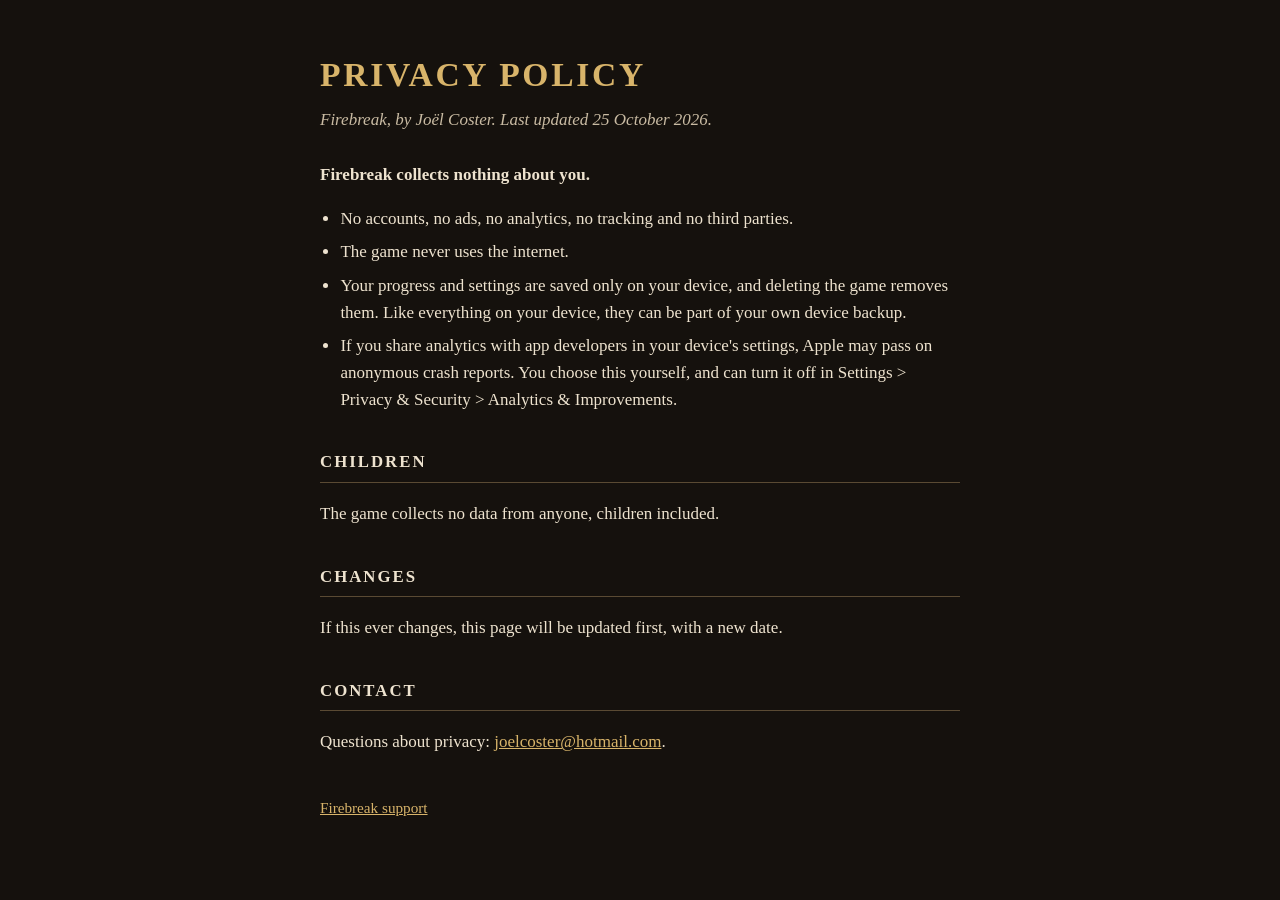
==== firebreak/privacy.html @ 7c2055fd "Firebreak support and privacy pages Co-Authored-By: Claude Opus 5.5 <noreply@anthropic.com>" ====
<!doctype html>
<html lang="en">
<head>
<meta charset="utf-8">
<meta name="viewport" content="width=device-width, initial-scale=1">
<title>Firebreak - Privacy policy</title>
<link rel="stylesheet" href="style.css">
</head>
<body>
<main>
<h1>Privacy policy</h1>
<p class="tag">Firebreak, by Joël Coster. Last updated 25 October 2026.</p>

<p><strong>Firebreak collects nothing about you.</strong></p>
<ul>
<li>No accounts, no ads, no analytics, no tracking and no third parties.</li>
<li>The game never uses the internet.</li>
<li>Your progress and settings are saved only on your device, and deleting the game removes them. Like everything on your device, they can be part of your own device backup.</li>
<li>If you share analytics with app developers in your device's settings, Apple may pass on anonymous crash reports. You choose this yourself, and can turn it off in Settings &gt; Privacy &amp; Security &gt; Analytics &amp; Improvements.</li>
</ul>

<h2>Children</h2>
<p>The game collects no data from anyone, children included.</p>

<h2>Changes</h2>
<p>If this ever changes, this page will be updated first, with a new date.</p>

<h2>Contact</h2>
<p>Questions about privacy: <a href="mailto:joelcoster@hotmail.com">joelcoster@hotmail.com</a>.</p>

<nav><a href="./">Firebreak support</a></nav>
</main>
</body>
</html>
---- firebreak/style.css ----
:root { --bg: #15110d; --panel: #1f1914; --text: #eee3cf; --soft: #c9bba3; --gilt: #d8b46a; --rule: #5a4a33; }
* { box-sizing: border-box; }
body { margin: 0; background: var(--bg); color: var(--text); font: 17px/1.6 Georgia, "Iowan Old Style", "Palatino Linotype", serif; }
main { max-width: 680px; margin: 0 auto; padding: 48px 20px 64px; }
h1 { font-size: 2.1rem; letter-spacing: 0.08em; text-transform: uppercase; color: var(--gilt); margin: 0 0 4px; }
.tag { color: var(--soft); margin: 0 0 28px; font-style: italic; }
h2 { font-size: 1.05rem; letter-spacing: 0.12em; text-transform: uppercase; color: var(--text); margin: 36px 0 8px; padding-bottom: 6px; border-bottom: 1px solid var(--rule); }
p, li { color: var(--text); }
ul { padding-left: 1.2em; }
li { margin: 6px 0; }
a { color: var(--gilt); }
.small { color: var(--soft); font-size: 0.9rem; }
nav { margin-top: 40px; font-size: 0.95rem; }
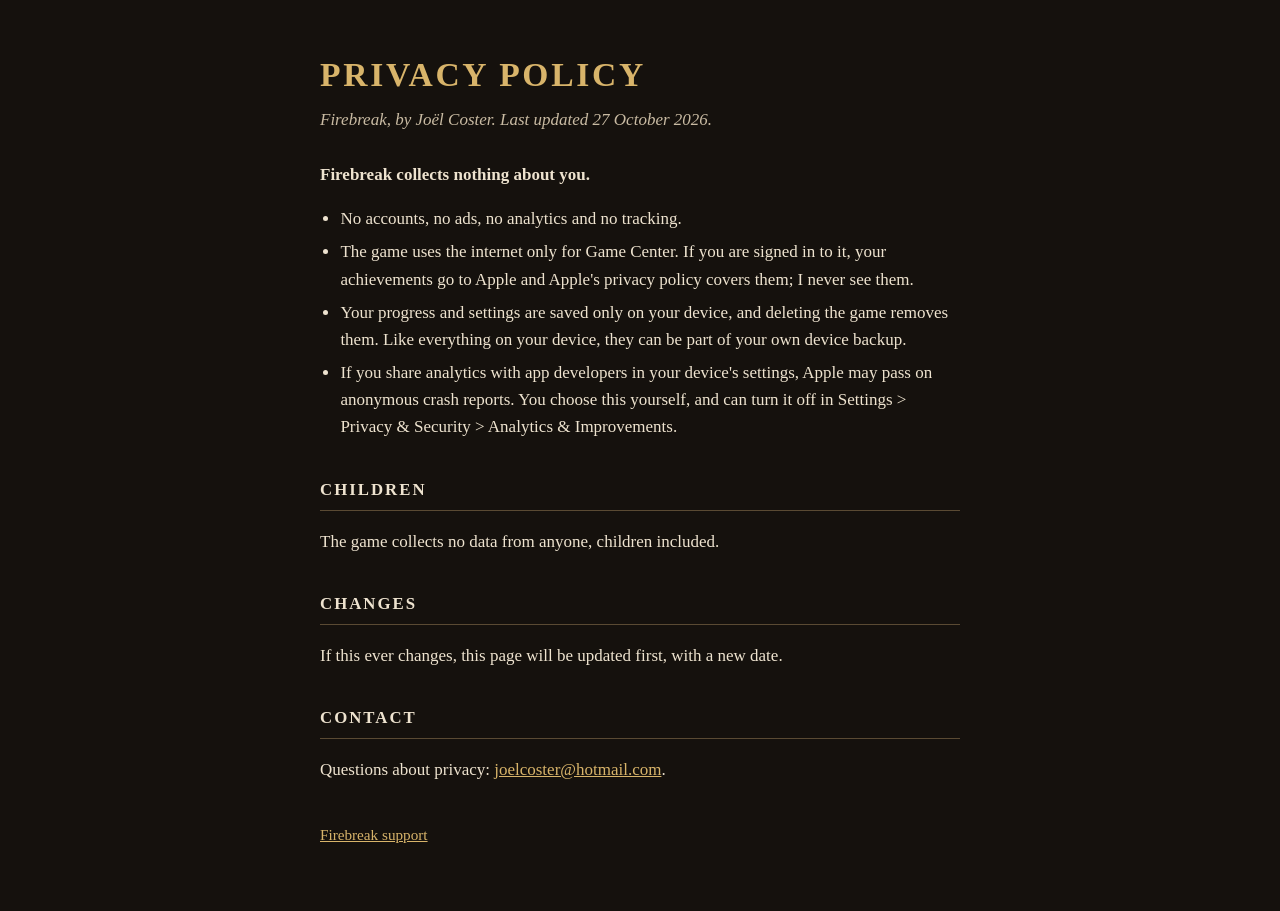
==== commit 01db5829: "Firebreak privacy: the game uses the internet only for Game Center Co-Authored-By: Claude Opus 5.5 <" ====
--- a/firebreak/privacy.html
+++ b/firebreak/privacy.html
@@ -9,12 +9,12 @@
 <body>
 <main>
 <h1>Privacy policy</h1>
-<p class="tag">Firebreak, by Joël Coster. Last updated 25 October 2026.</p>
+<p class="tag">Firebreak, by Joël Coster. Last updated 27 October 2026.</p>
 
 <p><strong>Firebreak collects nothing about you.</strong></p>
 <ul>
-<li>No accounts, no ads, no analytics, no tracking and no third parties.</li>
-<li>The game never uses the internet.</li>
+<li>No accounts, no ads, no analytics and no tracking.</li>
+<li>The game uses the internet only for Game Center. If you are signed in to it, your achievements go to Apple and Apple's privacy policy covers them; I never see them.</li>
 <li>Your progress and settings are saved only on your device, and deleting the game removes them. Like everything on your device, they can be part of your own device backup.</li>
 <li>If you share analytics with app developers in your device's settings, Apple may pass on anonymous crash reports. You choose this yourself, and can turn it off in Settings &gt; Privacy &amp; Security &gt; Analytics &amp; Improvements.</li>
 </ul>
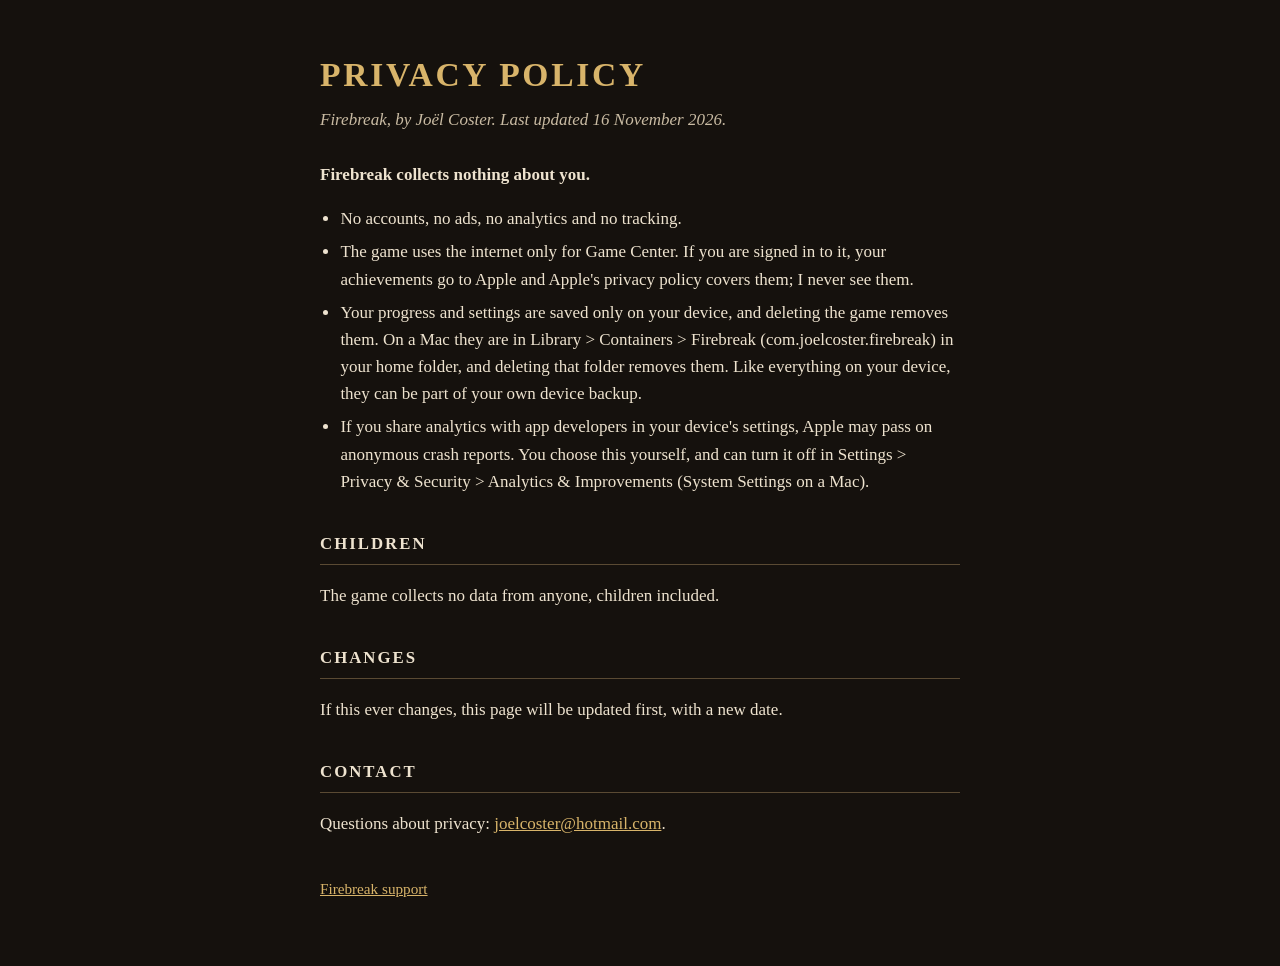
==== commit 9364ce23: "Firebreak privacy: where a Mac keeps your progress (Library > Containers > Firebreak), and System Se" ====
--- a/firebreak/privacy.html
+++ b/firebreak/privacy.html
@@ -9,14 +9,14 @@
 <body>
 <main>
 <h1>Privacy policy</h1>
-<p class="tag">Firebreak, by Joël Coster. Last updated 27 October 2026.</p>
+<p class="tag">Firebreak, by Joël Coster. Last updated 16 November 2026.</p>
 
 <p><strong>Firebreak collects nothing about you.</strong></p>
 <ul>
 <li>No accounts, no ads, no analytics and no tracking.</li>
 <li>The game uses the internet only for Game Center. If you are signed in to it, your achievements go to Apple and Apple's privacy policy covers them; I never see them.</li>
-<li>Your progress and settings are saved only on your device, and deleting the game removes them. Like everything on your device, they can be part of your own device backup.</li>
-<li>If you share analytics with app developers in your device's settings, Apple may pass on anonymous crash reports. You choose this yourself, and can turn it off in Settings &gt; Privacy &amp; Security &gt; Analytics &amp; Improvements.</li>
+<li>Your progress and settings are saved only on your device, and deleting the game removes them. On a Mac they are in Library &gt; Containers &gt; Firebreak (com.joelcoster.firebreak) in your home folder, and deleting that folder removes them. Like everything on your device, they can be part of your own device backup.</li>
+<li>If you share analytics with app developers in your device's settings, Apple may pass on anonymous crash reports. You choose this yourself, and can turn it off in Settings &gt; Privacy &amp; Security &gt; Analytics &amp; Improvements (System Settings on a Mac).</li>
 </ul>
 
 <h2>Children</h2>
